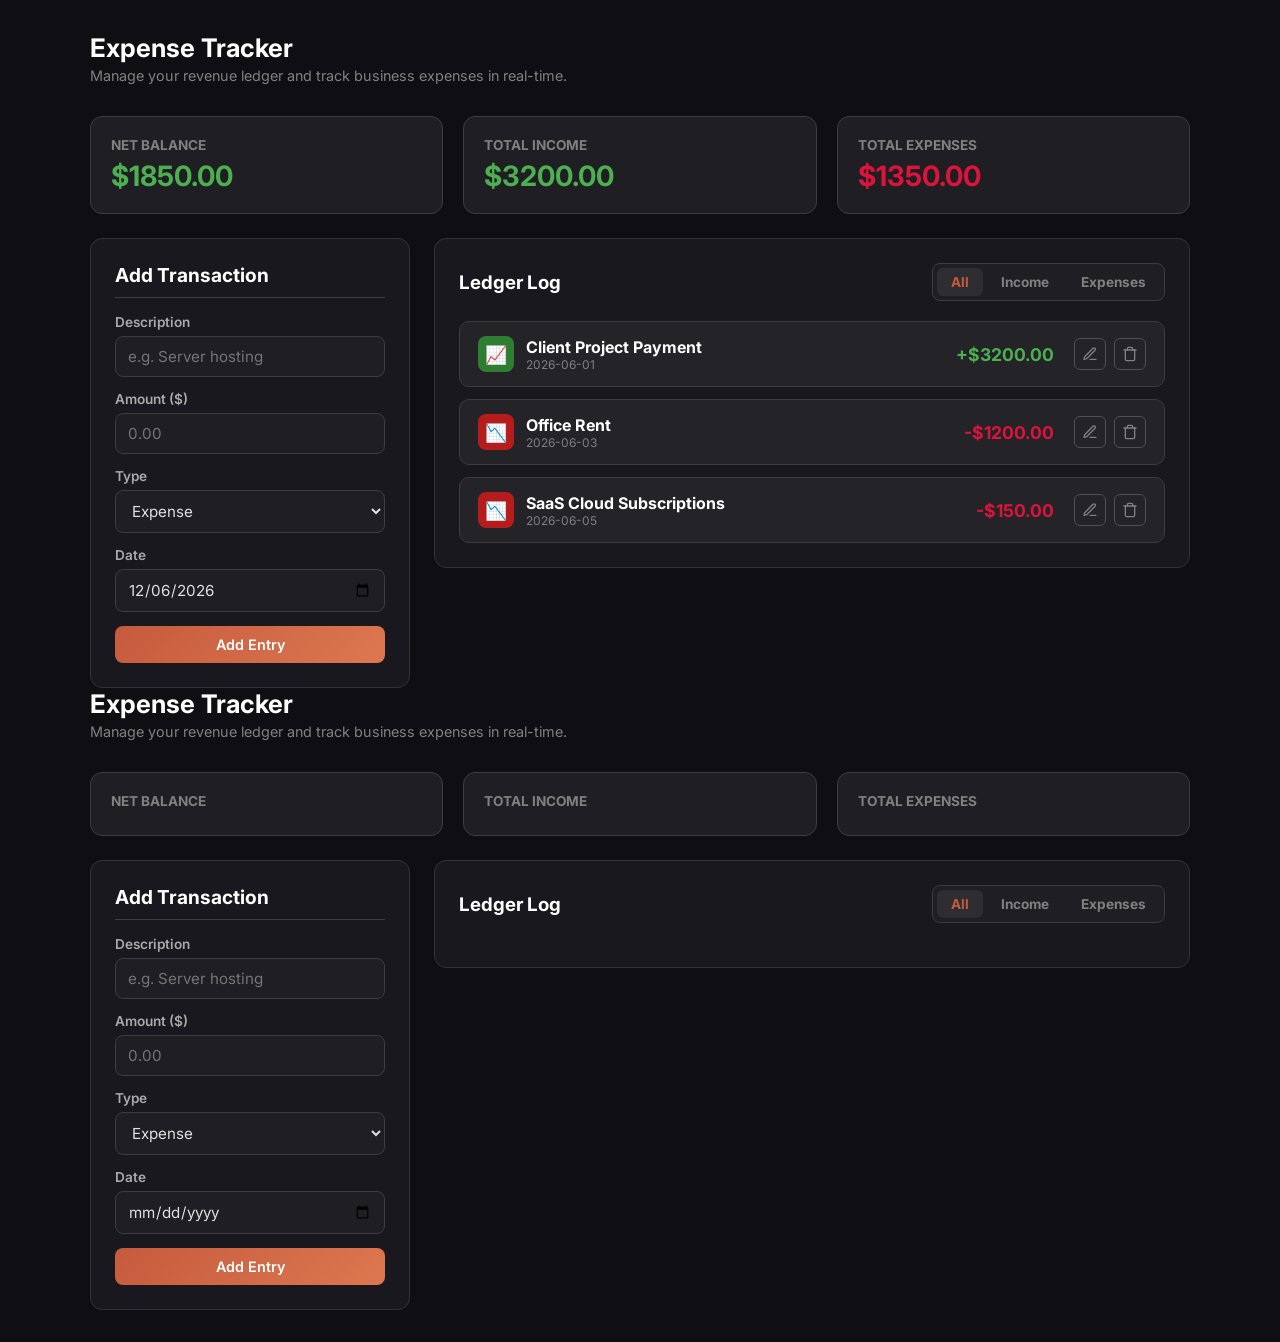
==== expense_tracker.html @ c78daea1 "feat: complete expense tracker with full logic and styling" ====
<!DOCTYPE html>
<html lang="en">
<head>
  <meta charset="UTF-8">
  <meta name="viewport" content="width=device-width, initial-scale=1.0">
  <title>Expense Tracker - Vijay</title>
  <meta name="description" content="Manage your revenue ledger and track business expenses in real-time.">
  <link href="https://fonts.googleapis.com/css2?family=Inter:wght@400;600;700&display=swap" rel="stylesheet">
  <link rel="stylesheet" href="expense_tracker.css">
</head>
<body>
  <div class="expense-container">
    <div class="view-header">
      <h2 class="view-title">Expense Tracker</h2>
      <p class="view-desc">Manage your revenue ledger and track business expenses in real-time.</p>
    </div>

    <div class="expense-summary-row">
      <div class="summary-card">
        <span class="summary-label">Net Balance</span>
        <span id="exp-total-balance" class="summary-val"></span>
      </div>
      <div class="summary-card">
        <span class="summary-label">Total Income</span>
        <span id="exp-total-income" class="summary-val positive"></span>
      </div>
      <div class="summary-card">
        <span class="summary-label">Total Expenses</span>
        <span id="exp-total-expense" class="summary-val negative"></span>
      </div>
    </div>

    <div class="expense-workspace">
      <div class="expense-form-card card">
        <h3 id="form-heading" class="expense-form-title">Add Transaction</h3>
        <form id="expense-form" novalidate>
          <div class="form-group">
            <label for="exp-desc" class="form-label">Description</label>
            <input type="text" id="exp-desc" class="form-input" placeholder="e.g. Server hosting">
            <span id="exp-error-desc" class="form-error">Description is required.</span>
          </div>
          <div class="form-group">
            <label for="exp-amount" class="form-label">Amount ($)</label>
            <input type="number" id="exp-amount" class="form-input" placeholder="0.00" step="0.01">
            <span id="exp-error-amount" class="form-error">Provide a valid amount (> 0).</span>
          </div>
          <div class="form-group">
            <label for="exp-type" class="form-label">Type</label>
            <select id="exp-type" class="form-select">
              <option value="expense">Expense</option>
              <option value="income">Income</option>
            </select>
          </div>
          <div class="form-group">
            <label for="exp-date" class="form-label">Date</label>
            <input type="date" id="exp-date" class="form-input">
            <span id="exp-error-date" class="form-error">Select a valid date.</span>
          </div>
          <div style="display: flex; gap: 8px;">
            <button type="submit" id="exp-submit-btn" class="btn btn-primary" style="flex: 1;">Add Entry</button>
            <button type="button" id="exp-cancel-btn" class="btn btn-secondary" style="display: none;">Cancel</button>
          </div>
        </form>
      </div>

      <div class="ledger-card card">
        <div class="ledger-header">
          <h3>Ledger Log</h3>
          <div class="filter-tabs" id="ledger-filters">
            <button class="filter-tab active" data-filter="all">All</button>
            <button class="filter-tab" data-filter="income">Income</button>
            <button class="filter-tab" data-filter="expense">Expenses</button>
          </div>
        </div>
        <div class="ledger-list" id="ledger-items"></div>
      </div>
    </div>
  </div>


  <!-- JAVASCRIPT CODE -->
  <script>
    let entries = [];
    let activeFilter = "all";
    let editId = null;

    let editSvg = '<svg xmlns="http://www.w3.org/2000/svg" width="16" height="16" fill="none" stroke="currentColor" stroke-width="2" stroke-linecap="round" stroke-linejoin="round" viewBox="0 0 24 24"><path d="M12 20h9M16.5 3.5a2.121 2.121 0 0 1 3 3L7 19l-4 1 1-4L16.5 3.5z"></path></svg>';
    let deleteSvg = '<svg xmlns="http://www.w3.org/2000/svg" width="16" height="16" fill="none" stroke="currentColor" stroke-width="2" stroke-linecap="round" stroke-linejoin="round" viewBox="0 0 24 24"><polyline points="3 6 5 6 21 6"></polyline><path d="M19 6v14a2 2 0 0 1-2 2H7a2 2 0 0 1-2-2V6m3 0V4a2 2 0 0 1 2-2h4a2 2 0 0 1 2 2v2"></path></svg>';

    // Initialize the app when DOM is ready
    document.addEventListener("DOMContentLoaded", function() {
      loadFromStorage();
      calculateTotals();
      showEntries();
      setupForm();
      setupFilters();
      setupDefaultDate();
    });

    function saveToStorage() {
      let json = JSON.stringify(entries);
      localStorage.setItem("stackone_expenses", json);
    }

    function loadFromStorage() {
      let saved = localStorage.getItem("stackone_expenses");
      if (saved !== null) {
        entries = JSON.parse(saved);
      } else {
        loadMockData();
      }
    }

    function loadMockData() {
      entries = [
        { id: 1, description: "Client Project Payment", amount: 3200, type: "income", date: "2026-06-01" },
        { id: 2, description: "Office Rent", amount: 1200, type: "expense", date: "2026-06-03" },
        { id: 3, description: "SaaS Cloud Subscriptions", amount: 150, type: "expense", date: "2026-06-05" }
      ];
      saveToStorage();
    }

    function calculateTotals() {
      let totalIncome = 0;
      let totalExpense = 0;
      entries.forEach(function(entry) {
        let val = parseFloat(entry.amount);
        if (entry.type === "income") {
          totalIncome = totalIncome + val;
        } else {
          totalExpense = totalExpense + val;
        }
      });
      updateTotalsDisplay(totalIncome, totalExpense);
    }

    function updateTotalsDisplay(totalIncome, totalExpense) {
      let balance = totalIncome - totalExpense;
      let balanceEl = document.querySelector("#exp-total-balance");
      setText(balanceEl, "$" + balance.toFixed(2));
      if (balanceEl !== null) {
        updateBalanceClass(balanceEl, balance);
      }
      setText(document.querySelector("#exp-total-income"), "$" + totalIncome.toFixed(2));
      setText(document.querySelector("#exp-total-expense"), "$" + totalExpense.toFixed(2));
    }

    function setText(element, value) {
      if (element !== null) {
        element.innerText = value;
      }
    }

    function updateBalanceClass(balanceEl, balance) {
      if (balance > 0) {
        balanceEl.className = "summary-val positive";
      } else if (balance < 0) {
        balanceEl.className = "summary-val negative";
      } else {
        balanceEl.className = "summary-val neutral";
      }
    }

    function showEntries() {
      let list = document.querySelector("#ledger-items");
      if (list === null) return;
      let filtered = getFiltered();
      if (filtered.length === 0) {
        list.innerHTML = '<div class="empty-state"><div class="empty-state-icon">💰</div><p>No transactions found.</p></div>';
        return;
      }
      list.innerHTML = "";
      let form = document.querySelector("#expense-form");
      filtered.forEach(function(entry) {
        list.appendChild(createEntryElement(entry, form));
      });
    }

    function getFiltered() {
      let filtered = [];
      entries.forEach(function(entry) {
        if (activeFilter === "all" || entry.type === activeFilter) {
          filtered.push(entry);
        }
      });
      return filtered;
    }

    function createEntryElement(entry, form) {
      let item = document.createElement("div");
      item.className = "ledger-item";
      item.appendChild(createEntryLeft(entry));
      item.appendChild(createEntryRight(entry, form));
      return item;
    }

    function createEntryLeft(entry) {
      let left = document.createElement("div");
      left.className = "ledger-item-left";
      let icon = document.createElement("div");
      icon.className = "ledger-item-icon " + entry.type;
      icon.innerText = entry.type === "income" ? "📈" : "📉";
      let info = document.createElement("div");
      info.className = "ledger-item-info";
      info.innerHTML = '<span class="ledger-item-desc">' + entry.description + '</span><span class="ledger-item-date">' + entry.date + '</span>';
      left.appendChild(icon);
      left.appendChild(info);
      return left;
    }

    function createEntryRight(entry, form) {
      let right = document.createElement("div");
      right.className = "ledger-item-right";
      let amount = document.createElement("span");
      amount.className = "ledger-item-amount " + entry.type;
      let sign = entry.type === "expense" ? "-" : "+";
      amount.innerText = sign + "$" + parseFloat(entry.amount).toFixed(2);
      let actions = createEntryActions(entry, form);
      right.appendChild(amount);
      right.appendChild(actions);
      return right;
    }

    function createEntryActions(entry, form) {
      let actions = document.createElement("div");
      actions.className = "ledger-item-actions";
      let editBtn = createBtn("edit", editSvg, function() {
        editEntry(entry.id);
      });
      let deleteBtn = createBtn("delete", deleteSvg, function() {
        deleteEntry(entry.id, form);
      });
      actions.appendChild(editBtn);
      actions.appendChild(deleteBtn);
      return actions;
    }

    function createBtn(className, svgHtml, clickHandler) {
      let btn = document.createElement("button");
      btn.className = "btn-icon " + className;
      btn.innerHTML = svgHtml;
      btn.addEventListener("click", clickHandler);
      return btn;
    }

    function setupForm() {
      let form = document.querySelector("#expense-form");
      let cancelBtn = document.querySelector("#exp-cancel-btn");
      form.addEventListener("submit", function(event) {
        event.preventDefault();
        handleSubmit(form);
      });
      cancelBtn.addEventListener("click", function() {
        resetForm(form);
      });
    }

    function handleSubmit(form) {
      clearErrors();
      if (isValid() === false) return;
      saveEntry();
      saveToStorage();
      calculateTotals();
      showEntries();
      resetForm(form);
    }

    function isValid() {
      let isDescValid = validateDesc();
      let isAmtValid = validateAmt();
      let isDateValid = validateDate();
      return isDescValid && isAmtValid && isDateValid;
    }

    function clearErrors() {
      let desc = document.querySelector("#exp-desc");
      let amt = document.querySelector("#exp-amount");
      let date = document.querySelector("#exp-date");
      desc.classList.remove("input-invalid");
      amt.classList.remove("input-invalid");
      date.classList.remove("input-invalid");
      document.querySelector("#exp-error-desc").style.display = "none";
      document.querySelector("#exp-error-amount").style.display = "none";
      document.querySelector("#exp-error-date").style.display = "none";
    }

    function validateDesc() {
      let desc = document.querySelector("#exp-desc");
      if (desc.value.trim() === "") {
        desc.classList.add("input-invalid");
        document.querySelector("#exp-error-desc").style.display = "block";
        return false;
      }
      return true;
    }

    function validateAmt() {
      let amt = document.querySelector("#exp-amount");
      let val = parseFloat(amt.value);
      if (isNaN(val) || val <= 0) {
        amt.classList.add("input-invalid");
        document.querySelector("#exp-error-amount").style.display = "block";
        return false;
      }
      return true;
    }

    function validateDate() {
      let date = document.querySelector("#exp-date");
      if (date.value === "") {
        date.classList.add("input-invalid");
        document.querySelector("#exp-error-date").style.display = "block";
        return false;
      }
      return true;
    }

    function saveEntry() {
      let desc = document.querySelector("#exp-desc").value.trim();
      let amt = parseFloat(document.querySelector("#exp-amount").value);
      let type = document.querySelector("#exp-type").value;
      let date = document.querySelector("#exp-date").value;
      if (editId !== null) {
        updateEntry(desc, amt, type, date);
      } else {
        entries.push({ id: Date.now(), description: desc, amount: amt, type: type, date: date });
      }
    }

    function updateEntry(desc, amt, type, date) {
      entries.forEach(function(entry) {
        if (entry.id === editId) {
          entry.description = desc;
          entry.amount = amt;
          entry.type = type;
          entry.date = date;
        }
      });
    }

    function editEntry(id) {
      editId = id;
      let found = null;
      entries.forEach(function(entry) {
        if (entry.id === id) found = entry;
      });
      if (found !== null) {
        populateForm(found);
      }
    }

    function populateForm(entry) {
      document.querySelector("#exp-desc").value = entry.description;
      document.querySelector("#exp-amount").value = entry.amount;
      document.querySelector("#exp-type").value = entry.type;
      document.querySelector("#exp-date").value = entry.date;
      document.querySelector("#exp-submit-btn").innerText = "Save Changes";
      document.querySelector("#exp-cancel-btn").style.display = "block";
      document.querySelector("#form-heading").innerText = "Edit Transaction";
    }

    function deleteEntry(id, form) {
      let updated = [];
      entries.forEach(function(entry) {
        if (entry.id !== id) updated.push(entry);
      });
      entries = updated;
      if (editId === id) resetForm(form);
      saveToStorage();
      calculateTotals();
      showEntries();
    }

    function resetForm(form) {
      form.reset();
      editId = null;
      document.querySelector("#exp-submit-btn").innerText = "Add Entry";
      document.querySelector("#exp-cancel-btn").style.display = "none";
      document.querySelector("#form-heading").innerText = "Add Transaction";
      setupDefaultDate();
    }

    function setupDefaultDate() {
      let dateInput = document.querySelector("#exp-date");
      if (dateInput !== null) {
        let today = new Date();
        let year = today.getFullYear();
        let month = today.getMonth() + 1;
        let day = today.getDate();
        if (month < 10) month = "0" + month;
        if (day < 10) day = "0" + day;
        dateInput.value = year + "-" + month + "-" + day;
      }
    }

    function setupFilters() {
      let filters = document.querySelector("#ledger-filters");
      if (filters === null) return;
      let tabs = filters.querySelectorAll(".filter-tab");
      tabs.forEach(function(tab) {
        tab.addEventListener("click", function() {
          activeFilter = tab.getAttribute("data-filter");
          clearTabs(filters);
          tab.classList.add("active");
          showEntries();
        });
      });
    }

    function clearTabs(filters) {
      let tabs = filters.querySelectorAll(".filter-tab");
      tabs.forEach(function(tab) {
        tab.classList.remove("active");
      });
    }
  </script>
</body>
</html>
  <!-- EXPENSE TRACKER HTML (Vijay) -->

  <div class="expense-container">
    <div class="view-header">
      <h2 class="view-title">Expense Tracker</h2>
      <p class="view-desc">Manage your revenue ledger and track business expenses in real-time.</p>
    </div>

    <div class="expense-summary-row">
      <div class="summary-card">
        <span class="summary-label">Net Balance</span>
        <span id="exp-total-balance" class="summary-val"></span>
      </div>
      <div class="summary-card">
        <span class="summary-label">Total Income</span>
        <span id="exp-total-income" class="summary-val positive"></span>
      </div>
      <div class="summary-card">
        <span class="summary-label">Total Expenses</span>
        <span id="exp-total-expense" class="summary-val negative"></span>
      </div>
    </div>

    <div class="expense-workspace">
      <div class="expense-form-card card">
        <h3 id="form-heading" class="expense-form-title">Add Transaction</h3>
        <form id="expense-form" novalidate>
          <div class="form-group">
            <label for="exp-desc" class="form-label">Description</label>
            <input type="text" id="exp-desc" class="form-input" placeholder="e.g. Server hosting">
            <span id="exp-error-desc" class="form-error">Description is required.</span>
          </div>
          <div class="form-group">
            <label for="exp-amount" class="form-label">Amount ($)</label>
            <input type="number" id="exp-amount" class="form-input" placeholder="0.00" step="0.01">
            <span id="exp-error-amount" class="form-error">Provide a valid amount (> 0).</span>
          </div>
          <div class="form-group">
            <label for="exp-type" class="form-label">Type</label>
            <select id="exp-type" class="form-select">
              <option value="expense">Expense</option>
              <option value="income">Income</option>
            </select>
          </div>
          <div class="form-group">
            <label for="exp-date" class="form-label">Date</label>
            <input type="date" id="exp-date" class="form-input">
            <span id="exp-error-date" class="form-error">Select a valid date.</span>
          </div>
          <div style="display: flex; gap: 8px;">
            <button type="submit" id="exp-submit-btn" class="btn btn-primary" style="flex: 1;">Add Entry</button>
            <button type="button" id="exp-cancel-btn" class="btn btn-secondary" style="display: none;">Cancel</button>
          </div>
        </form>
      </div>

      <div class="ledger-card card">
        <div class="ledger-header">
          <h3>Ledger Log</h3>
          <div class="filter-tabs" id="ledger-filters">
            <button class="filter-tab active" data-filter="all">All</button>
            <button class="filter-tab" data-filter="income">Income</button>
            <button class="filter-tab" data-filter="expense">Expenses</button>
          </div>
        </div>
        <div class="ledger-list" id="ledger-items"></div>
      </div>
    </div>
  </div>


  <script src="expense_tracker.js"></script>
</body>
</html>
---- expense_tracker.css ----
/* ===== RESET & BASE ===== */
    *, *::before, *::after { box-sizing: border-box; margin: 0; padding: 0; }

    body {
      font-family: 'Inter', sans-serif;
      background-color: #0f0f13;
      color: #e0e0e0;
      min-height: 100vh;
      padding: 32px 24px;
    }

    /* ===== CARD BASE ===== */
    .card {
      background-color: rgb(24, 24, 30);
      border: 1px solid rgb(50, 50, 55);
      border-radius: 12px;
    }

    /* ===== FORM STYLES ===== */
    .form-group { margin-bottom: 14px; }
    .form-label {
      display: block;
      font-size: 0.85rem;
      font-weight: 600;
      color: #aaa;
      margin-bottom: 6px;
    }
    .form-input, .form-select {
      width: 100%;
      padding: 10px 12px;
      border: 1px solid rgb(60, 60, 65);
      border-radius: 8px;
      background-color: rgb(30, 30, 35);
      color: #e0e0e0;
      font-size: 0.95rem;
      font-family: inherit;
      outline: none;
      transition: border-color 0.2s;
    }
    .form-input:focus, .form-select:focus {
      border-color: rgb(198, 90, 61);
    }
    .form-input.input-invalid {
      border-color: crimson;
    }
    .form-error {
      display: none;
      color: crimson;
      font-size: 0.78rem;
      margin-top: 4px;
    }

    /* ===== BUTTONS ===== */
    .btn {
      padding: 10px 20px;
      border: none;
      border-radius: 8px;
      font-size: 0.9rem;
      font-weight: 600;
      cursor: pointer;
      font-family: inherit;
      transition: opacity 0.2s, transform 0.1s;
    }
    .btn:active { transform: scale(0.97); }
    .btn-primary {
      background: linear-gradient(135deg, rgb(198, 90, 61), rgb(220, 120, 80));
      color: white;
    }
    .btn-primary:hover { opacity: 0.9; }
    .btn-secondary {
      background-color: rgb(50, 50, 55);
      color: #ccc;
    }
    .btn-secondary:hover { background-color: rgb(65, 65, 70); }

    /* ===== EMPTY STATE ===== */
    .empty-state {
      text-align: center;
      padding: 40px 20px;
      color: gray;
    }
    .empty-state-icon { font-size: 2.5rem; margin-bottom: 10px; }

    /* ===== VIEW HEADER ===== */
    .view-header { margin-bottom: 8px; }
    .view-title { font-size: 1.6rem; font-weight: 700; color: #fff; }
    .view-desc { font-size: 0.9rem; color: gray; margin-top: 4px; }


    /* ===== EXPENSE TRACKER CSS ===== */

    .expense-container {
      display: flex;
      flex-direction: column;
      gap: 24px;
      max-width: 1100px;
      margin: 0 auto;
    }
    .expense-summary-row {
      display: flex;
      flex-wrap: wrap;
      gap: 20px;
    }
    .summary-card {
      border: 1px solid rgb(60, 60, 65);
      border-radius: 12px;
      padding: 20px;
      display: flex;
      flex-direction: column;
      gap: 6px;
      flex: 1;
      min-width: 200px;
      background-color: rgb(30, 30, 35);
      transition: border-color 0.2s;
    }
    .summary-card:hover { border-color: rgb(198, 90, 61); }
    .summary-label {
      font-size: 0.85rem;
      font-weight: bold;
      color: gray;
      text-transform: uppercase;
    }
    .summary-val { font-size: 1.75rem; font-weight: bold; }
    .summary-val.positive { color: #4caf50; }
    .summary-val.negative { color: crimson; }
    .summary-val.neutral { color: white; }

    .expense-workspace {
      display: flex;
      gap: 24px;
      align-items: flex-start;
    }
    .expense-form-card { padding: 24px; width: 320px; min-width: 320px; }
    .expense-form-title {
      font-size: 1.2rem;
      margin-bottom: 16px;
      border-bottom: 1px solid rgb(60, 60, 65);
      padding-bottom: 10px;
      color: #fff;
    }

    .ledger-card { padding: 24px; flex: 1; }
    .ledger-header {
      display: flex;
      justify-content: space-between;
      align-items: center;
      margin-bottom: 20px;
      flex-wrap: wrap;
      gap: 12px;
    }
    .ledger-header h3 { color: #fff; }
    .filter-tabs {
      display: flex;
      border: 1px solid rgb(60, 60, 65);
      border-radius: 8px;
      padding: 4px;
      gap: 4px;
      background-color: rgb(30, 30, 35);
    }
    .filter-tab {
      background: none;
      border: none;
      padding: 6px 14px;
      font-size: 0.85rem;
      font-weight: bold;
      color: gray;
      border-radius: 6px;
      cursor: pointer;
      font-family: inherit;
      transition: all 0.2s;
    }
    .filter-tab:hover { color: rgb(198, 90, 61); }
    .filter-tab.active { background-color: rgb(45, 45, 50); color: rgb(198, 90, 61); }

    .ledger-list { display: flex; flex-direction: column; gap: 12px; }
    .ledger-item {
      display: flex;
      align-items: center;
      justify-content: space-between;
      padding: 14px 18px;
      border: 1px solid rgb(60, 60, 65);
      border-radius: 10px;
      background-color: rgb(35, 35, 40);
      transition: border-color 0.2s;
    }
    .ledger-item:hover { border-color: rgb(198, 90, 61); }
    .ledger-item-left { display: flex; align-items: center; gap: 12px; }
    .ledger-item-icon {
      width: 36px;
      height: 36px;
      border-radius: 8px;
      display: flex;
      align-items: center;
      justify-content: center;
      font-size: 1.1rem;
    }
    .ledger-item-icon.income { background-color: #2e7d32; color: white; }
    .ledger-item-icon.expense { background-color: #b71c1c; color: white; }
    .ledger-item-info { display: flex; flex-direction: column; }
    .ledger-item-desc { font-weight: bold; color: white; }
    .ledger-item-date { font-size: 0.75rem; color: gray; }
    .ledger-item-right { display: flex; align-items: center; gap: 20px; }
    .ledger-item-amount { font-weight: bold; font-size: 1.1rem; }
    .ledger-item-amount.income { color: #4caf50; }
    .ledger-item-amount.expense { color: crimson; }
    .ledger-item-actions { display: flex; gap: 8px; }
    .btn-icon {
      background: none;
      border: 1px solid rgb(80, 80, 80);
      color: gray;
      width: 32px;
      height: 32px;
      border-radius: 6px;
      cursor: pointer;
      display: flex;
      align-items: center;
      justify-content: center;
      transition: all 0.2s;
    }
    .btn-icon:hover { border-color: rgb(198, 90, 61); color: rgb(198, 90, 61); }
    .btn-icon.delete:hover { border-color: crimson; color: crimson; }

    @media (max-width: 900px) {
      .expense-workspace { flex-direction: column; }
      .expense-form-card { width: 100%; min-width: auto; }
    }
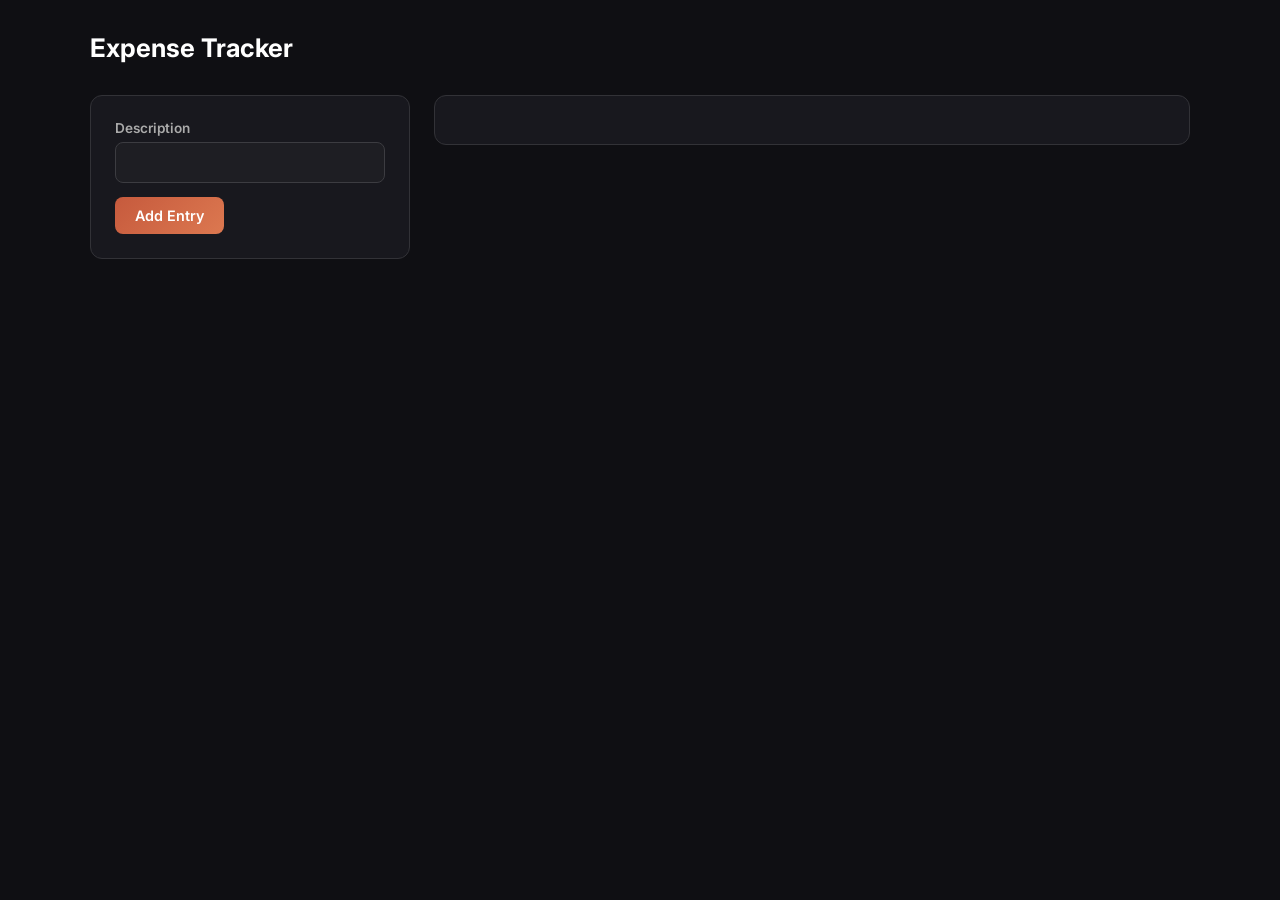
==== commit 6838456c: "chore: link JS file to HTML" ====
--- a/expense_tracker.html
+++ b/expense_tracker.html
@@ -12,481 +12,12 @@
   <div class="expense-container">
     <div class="view-header">
       <h2 class="view-title">Expense Tracker</h2>
-      <p class="view-desc">Manage your revenue ledger and track business expenses in real-time.</p>
     </div>
-
-    <div class="expense-summary-row">
-      <div class="summary-card">
-        <span class="summary-label">Net Balance</span>
-        <span id="exp-total-balance" class="summary-val"></span>
-      </div>
-      <div class="summary-card">
-        <span class="summary-label">Total Income</span>
-        <span id="exp-total-income" class="summary-val positive"></span>
-      </div>
-      <div class="summary-card">
-        <span class="summary-label">Total Expenses</span>
-        <span id="exp-total-expense" class="summary-val negative"></span>
-      </div>
-    </div>
-
     <div class="expense-workspace">
-      <div class="expense-form-card card">
-        <h3 id="form-heading" class="expense-form-title">Add Transaction</h3>
-        <form id="expense-form" novalidate>
-          <div class="form-group">
-            <label for="exp-desc" class="form-label">Description</label>
-            <input type="text" id="exp-desc" class="form-input" placeholder="e.g. Server hosting">
-            <span id="exp-error-desc" class="form-error">Description is required.</span>
-          </div>
-          <div class="form-group">
-            <label for="exp-amount" class="form-label">Amount ($)</label>
-            <input type="number" id="exp-amount" class="form-input" placeholder="0.00" step="0.01">
-            <span id="exp-error-amount" class="form-error">Provide a valid amount (> 0).</span>
-          </div>
-          <div class="form-group">
-            <label for="exp-type" class="form-label">Type</label>
-            <select id="exp-type" class="form-select">
-              <option value="expense">Expense</option>
-              <option value="income">Income</option>
-            </select>
-          </div>
-          <div class="form-group">
-            <label for="exp-date" class="form-label">Date</label>
-            <input type="date" id="exp-date" class="form-input">
-            <span id="exp-error-date" class="form-error">Select a valid date.</span>
-          </div>
-          <div style="display: flex; gap: 8px;">
-            <button type="submit" id="exp-submit-btn" class="btn btn-primary" style="flex: 1;">Add Entry</button>
-            <button type="button" id="exp-cancel-btn" class="btn btn-secondary" style="display: none;">Cancel</button>
-          </div>
-        </form>
-      </div>
-
-      <div class="ledger-card card">
-        <div class="ledger-header">
-          <h3>Ledger Log</h3>
-          <div class="filter-tabs" id="ledger-filters">
-            <button class="filter-tab active" data-filter="all">All</button>
-            <button class="filter-tab" data-filter="income">Income</button>
-            <button class="filter-tab" data-filter="expense">Expenses</button>
-          </div>
-        </div>
-        <div class="ledger-list" id="ledger-items"></div>
-      </div>
+      <div class="expense-form-card card"><form id="expense-form"><div class="form-group"><label class="form-label">Description</label><input type="text" id="exp-desc" class="form-input"></div><button type="submit" id="exp-submit-btn" class="btn btn-primary">Add Entry</button></form></div>
+      <div class="ledger-card card"></div>
     </div>
   </div>
-
-
-  <!-- JAVASCRIPT CODE -->
-  <script>
-    let entries = [];
-    let activeFilter = "all";
-    let editId = null;
-
-    let editSvg = '<svg xmlns="http://www.w3.org/2000/svg" width="16" height="16" fill="none" stroke="currentColor" stroke-width="2" stroke-linecap="round" stroke-linejoin="round" viewBox="0 0 24 24"><path d="M12 20h9M16.5 3.5a2.121 2.121 0 0 1 3 3L7 19l-4 1 1-4L16.5 3.5z"></path></svg>';
-    let deleteSvg = '<svg xmlns="http://www.w3.org/2000/svg" width="16" height="16" fill="none" stroke="currentColor" stroke-width="2" stroke-linecap="round" stroke-linejoin="round" viewBox="0 0 24 24"><polyline points="3 6 5 6 21 6"></polyline><path d="M19 6v14a2 2 0 0 1-2 2H7a2 2 0 0 1-2-2V6m3 0V4a2 2 0 0 1 2-2h4a2 2 0 0 1 2 2v2"></path></svg>';
-
-    // Initialize the app when DOM is ready
-    document.addEventListener("DOMContentLoaded", function() {
-      loadFromStorage();
-      calculateTotals();
-      showEntries();
-      setupForm();
-      setupFilters();
-      setupDefaultDate();
-    });
-
-    function saveToStorage() {
-      let json = JSON.stringify(entries);
-      localStorage.setItem("stackone_expenses", json);
-    }
-
-    function loadFromStorage() {
-      let saved = localStorage.getItem("stackone_expenses");
-      if (saved !== null) {
-        entries = JSON.parse(saved);
-      } else {
-        loadMockData();
-      }
-    }
-
-    function loadMockData() {
-      entries = [
-        { id: 1, description: "Client Project Payment", amount: 3200, type: "income", date: "2026-06-01" },
-        { id: 2, description: "Office Rent", amount: 1200, type: "expense", date: "2026-06-03" },
-        { id: 3, description: "SaaS Cloud Subscriptions", amount: 150, type: "expense", date: "2026-06-05" }
-      ];
-      saveToStorage();
-    }
-
-    function calculateTotals() {
-      let totalIncome = 0;
-      let totalExpense = 0;
-      entries.forEach(function(entry) {
-        let val = parseFloat(entry.amount);
-        if (entry.type === "income") {
-          totalIncome = totalIncome + val;
-        } else {
-          totalExpense = totalExpense + val;
-        }
-      });
-      updateTotalsDisplay(totalIncome, totalExpense);
-    }
-
-    function updateTotalsDisplay(totalIncome, totalExpense) {
-      let balance = totalIncome - totalExpense;
-      let balanceEl = document.querySelector("#exp-total-balance");
-      setText(balanceEl, "$" + balance.toFixed(2));
-      if (balanceEl !== null) {
-        updateBalanceClass(balanceEl, balance);
-      }
-      setText(document.querySelector("#exp-total-income"), "$" + totalIncome.toFixed(2));
-      setText(document.querySelector("#exp-total-expense"), "$" + totalExpense.toFixed(2));
-    }
-
-    function setText(element, value) {
-      if (element !== null) {
-        element.innerText = value;
-      }
-    }
-
-    function updateBalanceClass(balanceEl, balance) {
-      if (balance > 0) {
-        balanceEl.className = "summary-val positive";
-      } else if (balance < 0) {
-        balanceEl.className = "summary-val negative";
-      } else {
-        balanceEl.className = "summary-val neutral";
-      }
-    }
-
-    function showEntries() {
-      let list = document.querySelector("#ledger-items");
-      if (list === null) return;
-      let filtered = getFiltered();
-      if (filtered.length === 0) {
-        list.innerHTML = '<div class="empty-state"><div class="empty-state-icon">💰</div><p>No transactions found.</p></div>';
-        return;
-      }
-      list.innerHTML = "";
-      let form = document.querySelector("#expense-form");
-      filtered.forEach(function(entry) {
-        list.appendChild(createEntryElement(entry, form));
-      });
-    }
-
-    function getFiltered() {
-      let filtered = [];
-      entries.forEach(function(entry) {
-        if (activeFilter === "all" || entry.type === activeFilter) {
-          filtered.push(entry);
-        }
-      });
-      return filtered;
-    }
-
-    function createEntryElement(entry, form) {
-      let item = document.createElement("div");
-      item.className = "ledger-item";
-      item.appendChild(createEntryLeft(entry));
-      item.appendChild(createEntryRight(entry, form));
-      return item;
-    }
-
-    function createEntryLeft(entry) {
-      let left = document.createElement("div");
-      left.className = "ledger-item-left";
-      let icon = document.createElement("div");
-      icon.className = "ledger-item-icon " + entry.type;
-      icon.innerText = entry.type === "income" ? "📈" : "📉";
-      let info = document.createElement("div");
-      info.className = "ledger-item-info";
-      info.innerHTML = '<span class="ledger-item-desc">' + entry.description + '</span><span class="ledger-item-date">' + entry.date + '</span>';
-      left.appendChild(icon);
-      left.appendChild(info);
-      return left;
-    }
-
-    function createEntryRight(entry, form) {
-      let right = document.createElement("div");
-      right.className = "ledger-item-right";
-      let amount = document.createElement("span");
-      amount.className = "ledger-item-amount " + entry.type;
-      let sign = entry.type === "expense" ? "-" : "+";
-      amount.innerText = sign + "$" + parseFloat(entry.amount).toFixed(2);
-      let actions = createEntryActions(entry, form);
-      right.appendChild(amount);
-      right.appendChild(actions);
-      return right;
-    }
-
-    function createEntryActions(entry, form) {
-      let actions = document.createElement("div");
-      actions.className = "ledger-item-actions";
-      let editBtn = createBtn("edit", editSvg, function() {
-        editEntry(entry.id);
-      });
-      let deleteBtn = createBtn("delete", deleteSvg, function() {
-        deleteEntry(entry.id, form);
-      });
-      actions.appendChild(editBtn);
-      actions.appendChild(deleteBtn);
-      return actions;
-    }
-
-    function createBtn(className, svgHtml, clickHandler) {
-      let btn = document.createElement("button");
-      btn.className = "btn-icon " + className;
-      btn.innerHTML = svgHtml;
-      btn.addEventListener("click", clickHandler);
-      return btn;
-    }
-
-    function setupForm() {
-      let form = document.querySelector("#expense-form");
-      let cancelBtn = document.querySelector("#exp-cancel-btn");
-      form.addEventListener("submit", function(event) {
-        event.preventDefault();
-        handleSubmit(form);
-      });
-      cancelBtn.addEventListener("click", function() {
-        resetForm(form);
-      });
-    }
-
-    function handleSubmit(form) {
-      clearErrors();
-      if (isValid() === false) return;
-      saveEntry();
-      saveToStorage();
-      calculateTotals();
-      showEntries();
-      resetForm(form);
-    }
-
-    function isValid() {
-      let isDescValid = validateDesc();
-      let isAmtValid = validateAmt();
-      let isDateValid = validateDate();
-      return isDescValid && isAmtValid && isDateValid;
-    }
-
-    function clearErrors() {
-      let desc = document.querySelector("#exp-desc");
-      let amt = document.querySelector("#exp-amount");
-      let date = document.querySelector("#exp-date");
-      desc.classList.remove("input-invalid");
-      amt.classList.remove("input-invalid");
-      date.classList.remove("input-invalid");
-      document.querySelector("#exp-error-desc").style.display = "none";
-      document.querySelector("#exp-error-amount").style.display = "none";
-      document.querySelector("#exp-error-date").style.display = "none";
-    }
-
-    function validateDesc() {
-      let desc = document.querySelector("#exp-desc");
-      if (desc.value.trim() === "") {
-        desc.classList.add("input-invalid");
-        document.querySelector("#exp-error-desc").style.display = "block";
-        return false;
-      }
-      return true;
-    }
-
-    function validateAmt() {
-      let amt = document.querySelector("#exp-amount");
-      let val = parseFloat(amt.value);
-      if (isNaN(val) || val <= 0) {
-        amt.classList.add("input-invalid");
-        document.querySelector("#exp-error-amount").style.display = "block";
-        return false;
-      }
-      return true;
-    }
-
-    function validateDate() {
-      let date = document.querySelector("#exp-date");
-      if (date.value === "") {
-        date.classList.add("input-invalid");
-        document.querySelector("#exp-error-date").style.display = "block";
-        return false;
-      }
-      return true;
-    }
-
-    function saveEntry() {
-      let desc = document.querySelector("#exp-desc").value.trim();
-      let amt = parseFloat(document.querySelector("#exp-amount").value);
-      let type = document.querySelector("#exp-type").value;
-      let date = document.querySelector("#exp-date").value;
-      if (editId !== null) {
-        updateEntry(desc, amt, type, date);
-      } else {
-        entries.push({ id: Date.now(), description: desc, amount: amt, type: type, date: date });
-      }
-    }
-
-    function updateEntry(desc, amt, type, date) {
-      entries.forEach(function(entry) {
-        if (entry.id === editId) {
-          entry.description = desc;
-          entry.amount = amt;
-          entry.type = type;
-          entry.date = date;
-        }
-      });
-    }
-
-    function editEntry(id) {
-      editId = id;
-      let found = null;
-      entries.forEach(function(entry) {
-        if (entry.id === id) found = entry;
-      });
-      if (found !== null) {
-        populateForm(found);
-      }
-    }
-
-    function populateForm(entry) {
-      document.querySelector("#exp-desc").value = entry.description;
-      document.querySelector("#exp-amount").value = entry.amount;
-      document.querySelector("#exp-type").value = entry.type;
-      document.querySelector("#exp-date").value = entry.date;
-      document.querySelector("#exp-submit-btn").innerText = "Save Changes";
-      document.querySelector("#exp-cancel-btn").style.display = "block";
-      document.querySelector("#form-heading").innerText = "Edit Transaction";
-    }
-
-    function deleteEntry(id, form) {
-      let updated = [];
-      entries.forEach(function(entry) {
-        if (entry.id !== id) updated.push(entry);
-      });
-      entries = updated;
-      if (editId === id) resetForm(form);
-      saveToStorage();
-      calculateTotals();
-      showEntries();
-    }
-
-    function resetForm(form) {
-      form.reset();
-      editId = null;
-      document.querySelector("#exp-submit-btn").innerText = "Add Entry";
-      document.querySelector("#exp-cancel-btn").style.display = "none";
-      document.querySelector("#form-heading").innerText = "Add Transaction";
-      setupDefaultDate();
-    }
-
-    function setupDefaultDate() {
-      let dateInput = document.querySelector("#exp-date");
-      if (dateInput !== null) {
-        let today = new Date();
-        let year = today.getFullYear();
-        let month = today.getMonth() + 1;
-        let day = today.getDate();
-        if (month < 10) month = "0" + month;
-        if (day < 10) day = "0" + day;
-        dateInput.value = year + "-" + month + "-" + day;
-      }
-    }
-
-    function setupFilters() {
-      let filters = document.querySelector("#ledger-filters");
-      if (filters === null) return;
-      let tabs = filters.querySelectorAll(".filter-tab");
-      tabs.forEach(function(tab) {
-        tab.addEventListener("click", function() {
-          activeFilter = tab.getAttribute("data-filter");
-          clearTabs(filters);
-          tab.classList.add("active");
-          showEntries();
-        });
-      });
-    }
-
-    function clearTabs(filters) {
-      let tabs = filters.querySelectorAll(".filter-tab");
-      tabs.forEach(function(tab) {
-        tab.classList.remove("active");
-      });
-    }
-  </script>
-</body>
-</html>
-  <!-- EXPENSE TRACKER HTML (Vijay) -->
-
-  <div class="expense-container">
-    <div class="view-header">
-      <h2 class="view-title">Expense Tracker</h2>
-      <p class="view-desc">Manage your revenue ledger and track business expenses in real-time.</p>
-    </div>
-
-    <div class="expense-summary-row">
-      <div class="summary-card">
-        <span class="summary-label">Net Balance</span>
-        <span id="exp-total-balance" class="summary-val"></span>
-      </div>
-      <div class="summary-card">
-        <span class="summary-label">Total Income</span>
-        <span id="exp-total-income" class="summary-val positive"></span>
-      </div>
-      <div class="summary-card">
-        <span class="summary-label">Total Expenses</span>
-        <span id="exp-total-expense" class="summary-val negative"></span>
-      </div>
-    </div>
-
-    <div class="expense-workspace">
-      <div class="expense-form-card card">
-        <h3 id="form-heading" class="expense-form-title">Add Transaction</h3>
-        <form id="expense-form" novalidate>
-          <div class="form-group">
-            <label for="exp-desc" class="form-label">Description</label>
-            <input type="text" id="exp-desc" class="form-input" placeholder="e.g. Server hosting">
-            <span id="exp-error-desc" class="form-error">Description is required.</span>
-          </div>
-          <div class="form-group">
-            <label for="exp-amount" class="form-label">Amount ($)</label>
-            <input type="number" id="exp-amount" class="form-input" placeholder="0.00" step="0.01">
-            <span id="exp-error-amount" class="form-error">Provide a valid amount (> 0).</span>
-          </div>
-          <div class="form-group">
-            <label for="exp-type" class="form-label">Type</label>
-            <select id="exp-type" class="form-select">
-              <option value="expense">Expense</option>
-              <option value="income">Income</option>
-            </select>
-          </div>
-          <div class="form-group">
-            <label for="exp-date" class="form-label">Date</label>
-            <input type="date" id="exp-date" class="form-input">
-            <span id="exp-error-date" class="form-error">Select a valid date.</span>
-          </div>
-          <div style="display: flex; gap: 8px;">
-            <button type="submit" id="exp-submit-btn" class="btn btn-primary" style="flex: 1;">Add Entry</button>
-            <button type="button" id="exp-cancel-btn" class="btn btn-secondary" style="display: none;">Cancel</button>
-          </div>
-        </form>
-      </div>
-
-      <div class="ledger-card card">
-        <div class="ledger-header">
-          <h3>Ledger Log</h3>
-          <div class="filter-tabs" id="ledger-filters">
-            <button class="filter-tab active" data-filter="all">All</button>
-            <button class="filter-tab" data-filter="income">Income</button>
-            <button class="filter-tab" data-filter="expense">Expenses</button>
-          </div>
-        </div>
-        <div class="ledger-list" id="ledger-items"></div>
-      </div>
-    </div>
-  </div>
-
-
   <script src="expense_tracker.js"></script>
 </body>
 </html>
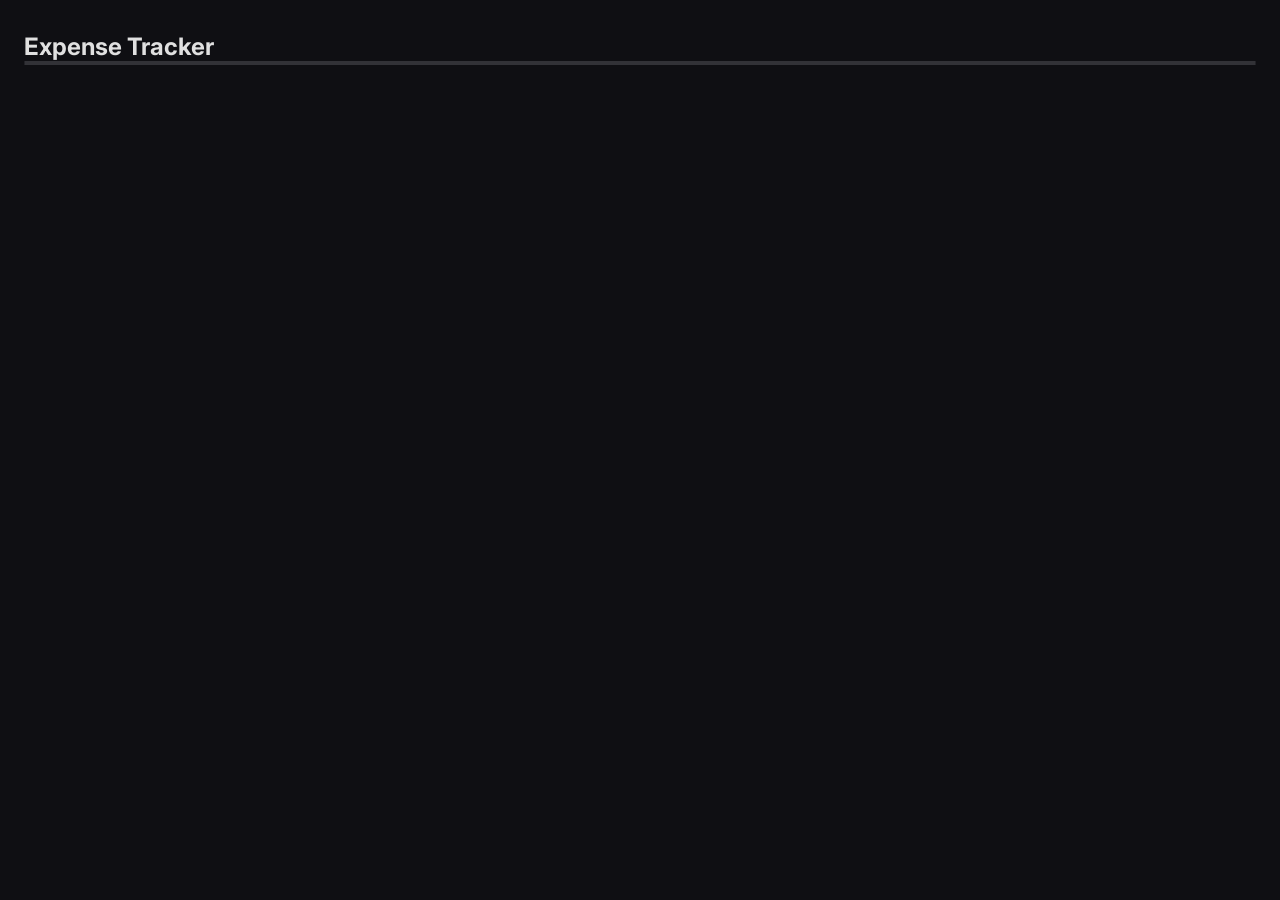
==== commit 040b376d: "feat: construct main layout containers" ====
--- a/expense_tracker.html
+++ b/expense_tracker.html
@@ -14,10 +14,9 @@
       <h2 class="view-title">Expense Tracker</h2>
     </div>
     <div class="expense-workspace">
-      <div class="expense-form-card card"><form id="expense-form"><div class="form-group"><label class="form-label">Description</label><input type="text" id="exp-desc" class="form-input"></div><button type="submit" id="exp-submit-btn" class="btn btn-primary">Add Entry</button></form></div>
+      <div class="expense-form-card card"></div>
       <div class="ledger-card card"></div>
     </div>
   </div>
-  <script src="expense_tracker.js"></script>
 </body>
 </html>
--- a/expense_tracker.css
+++ b/expense_tracker.css
@@ -1,226 +1,49 @@
-    /* ===== RESET & BASE ===== */
-    *, *::before, *::after { box-sizing: border-box; margin: 0; padding: 0; }
+/* ===== RESET & BASE ===== */
+*, *::before, *::after { box-sizing: border-box; margin: 0; padding: 0; }
 
-    body {
-      font-family: 'Inter', sans-serif;
-      background-color: #0f0f13;
-      color: #e0e0e0;
-      min-height: 100vh;
-      padding: 32px 24px;
-    }
+body {
+  font-family: 'Inter', sans-serif;
+  background-color: #0f0f13;
+  color: #e0e0e0;
+  min-height: 100vh;
+  padding: 32px 24px;
+}
 
-    /* ===== CARD BASE ===== */
-    .card {
-      background-color: rgb(24, 24, 30);
-      border: 1px solid rgb(50, 50, 55);
-      border-radius: 12px;
-    }
+/* ===== FORM STYLES ===== */
+.form-group { margin-bottom: 14px; }
+.form-label {
+  display: block;
+  font-size: 0.85rem;
+  font-weight: 600;
+  color: #aaa;
+  margin-bottom: 6px;
+}
+.form-input, .form-select {
+  width: 100%;
+  padding: 10px 12px;
+  border: 1px solid rgb(60, 60, 65);
+  border-radius: 8px;
+  background-color: rgb(30, 30, 35);
+  color: #e0e0e0;
+  font-size: 0.95rem;
+  font-family: inherit;
+  outline: none;
+  transition: border-color 0.2s;
+}
 
-    /* ===== FORM STYLES ===== */
-    .form-group { margin-bottom: 14px; }
-    .form-label {
-      display: block;
-      font-size: 0.85rem;
-      font-weight: 600;
-      color: #aaa;
-      margin-bottom: 6px;
-    }
-    .form-input, .form-select {
-      width: 100%;
-      padding: 10px 12px;
-      border: 1px solid rgb(60, 60, 65);
-      border-radius: 8px;
-      background-color: rgb(30, 30, 35);
-      color: #e0e0e0;
-      font-size: 0.95rem;
-      font-family: inherit;
-      outline: none;
-      transition: border-color 0.2s;
-    }
-    .form-input:focus, .form-select:focus {
-      border-color: rgb(198, 90, 61);
-    }
-    .form-input.input-invalid {
-      border-color: crimson;
-    }
-    .form-error {
-      display: none;
-      color: crimson;
-      font-size: 0.78rem;
-      margin-top: 4px;
-    }
-
-    /* ===== BUTTONS ===== */
-    .btn {
-      padding: 10px 20px;
-      border: none;
-      border-radius: 8px;
-      font-size: 0.9rem;
-      font-weight: 600;
-      cursor: pointer;
-      font-family: inherit;
-      transition: opacity 0.2s, transform 0.1s;
-    }
-    .btn:active { transform: scale(0.97); }
-    .btn-primary {
-      background: linear-gradient(135deg, rgb(198, 90, 61), rgb(220, 120, 80));
-      color: white;
-    }
-    .btn-primary:hover { opacity: 0.9; }
-    .btn-secondary {
-      background-color: rgb(50, 50, 55);
-      color: #ccc;
-    }
-    .btn-secondary:hover { background-color: rgb(65, 65, 70); }
-
-    /* ===== EMPTY STATE ===== */
-    .empty-state {
-      text-align: center;
-      padding: 40px 20px;
-      color: gray;
-    }
-    .empty-state-icon { font-size: 2.5rem; margin-bottom: 10px; }
-
-    /* ===== VIEW HEADER ===== */
-    .view-header { margin-bottom: 8px; }
-    .view-title { font-size: 1.6rem; font-weight: 700; color: #fff; }
-    .view-desc { font-size: 0.9rem; color: gray; margin-top: 4px; }
-
-
-    /* ===== EXPENSE TRACKER CSS ===== */
-
-    .expense-container {
-      display: flex;
-      flex-direction: column;
-      gap: 24px;
-      max-width: 1100px;
-      margin: 0 auto;
-    }
-    .expense-summary-row {
-      display: flex;
-      flex-wrap: wrap;
-      gap: 20px;
-    }
-    .summary-card {
-      border: 1px solid rgb(60, 60, 65);
-      border-radius: 12px;
-      padding: 20px;
-      display: flex;
-      flex-direction: column;
-      gap: 6px;
-      flex: 1;
-      min-width: 200px;
-      background-color: rgb(30, 30, 35);
-      transition: border-color 0.2s;
-    }
-    .summary-card:hover { border-color: rgb(198, 90, 61); }
-    .summary-label {
-      font-size: 0.85rem;
-      font-weight: bold;
-      color: gray;
-      text-transform: uppercase;
-    }
-    .summary-val { font-size: 1.75rem; font-weight: bold; }
-    .summary-val.positive { color: #4caf50; }
-    .summary-val.negative { color: crimson; }
-    .summary-val.neutral { color: white; }
-
-    .expense-workspace {
-      display: flex;
-      gap: 24px;
-      align-items: flex-start;
-    }
-    .expense-form-card { padding: 24px; width: 320px; min-width: 320px; }
-    .expense-form-title {
-      font-size: 1.2rem;
-      margin-bottom: 16px;
-      border-bottom: 1px solid rgb(60, 60, 65);
-      padding-bottom: 10px;
-      color: #fff;
-    }
-
-    .ledger-card { padding: 24px; flex: 1; }
-    .ledger-header {
-      display: flex;
-      justify-content: space-between;
-      align-items: center;
-      margin-bottom: 20px;
-      flex-wrap: wrap;
-      gap: 12px;
-    }
-    .ledger-header h3 { color: #fff; }
-    .filter-tabs {
-      display: flex;
-      border: 1px solid rgb(60, 60, 65);
-      border-radius: 8px;
-      padding: 4px;
-      gap: 4px;
-      background-color: rgb(30, 30, 35);
-    }
-    .filter-tab {
-      background: none;
-      border: none;
-      padding: 6px 14px;
-      font-size: 0.85rem;
-      font-weight: bold;
-      color: gray;
-      border-radius: 6px;
-      cursor: pointer;
-      font-family: inherit;
-      transition: all 0.2s;
-    }
-    .filter-tab:hover { color: rgb(198, 90, 61); }
-    .filter-tab.active { background-color: rgb(45, 45, 50); color: rgb(198, 90, 61); }
-
-    .ledger-list { display: flex; flex-direction: column; gap: 12px; }
-    .ledger-item {
-      display: flex;
-      align-items: center;
-      justify-content: space-between;
-      padding: 14px 18px;
-      border: 1px solid rgb(60, 60, 65);
-      border-radius: 10px;
-      background-color: rgb(35, 35, 40);
-      transition: border-color 0.2s;
-    }
-    .ledger-item:hover { border-color: rgb(198, 90, 61); }
-    .ledger-item-left { display: flex; align-items: center; gap: 12px; }
-    .ledger-item-icon {
-      width: 36px;
-      height: 36px;
-      border-radius: 8px;
-      display: flex;
-      align-items: center;
-      justify-content: center;
-      font-size: 1.1rem;
-    }
-    .ledger-item-icon.income { background-color: #2e7d32; color: white; }
-    .ledger-item-icon.expense { background-color: #b71c1c; color: white; }
-    .ledger-item-info { display: flex; flex-direction: column; }
-    .ledger-item-desc { font-weight: bold; color: white; }
-    .ledger-item-date { font-size: 0.75rem; color: gray; }
-    .ledger-item-right { display: flex; align-items: center; gap: 20px; }
-    .ledger-item-amount { font-weight: bold; font-size: 1.1rem; }
-    .ledger-item-amount.income { color: #4caf50; }
-    .ledger-item-amount.expense { color: crimson; }
-    .ledger-item-actions { display: flex; gap: 8px; }
-    .btn-icon {
-      background: none;
-      border: 1px solid rgb(80, 80, 80);
-      color: gray;
-      width: 32px;
-      height: 32px;
-      border-radius: 6px;
-      cursor: pointer;
-      display: flex;
-      align-items: center;
-      justify-content: center;
-      transition: all 0.2s;
-    }
-    .btn-icon:hover { border-color: rgb(198, 90, 61); color: rgb(198, 90, 61); }
-    .btn-icon.delete:hover { border-color: crimson; color: crimson; }
-
-    @media (max-width: 900px) {
-      .expense-workspace { flex-direction: column; }
-      .expense-form-card { width: 100%; min-width: auto; }
-    }
+.card {
+  background-color: rgb(24, 24, 30);
+  border: 1px solid rgb(50, 50, 55);
+  border-radius: 12px;
+}
+.btn {
+  padding: 10px 20px;
+  border: none;
+  border-radius: 8px;
+  font-size: 0.9rem;
+  font-weight: 600;
+  cursor: pointer;
+  font-family: inherit;
+  transition: opacity 0.2s, transform 0.1s;
+}
+.btn-primary { background: linear-gradient(135deg, rgb(198, 90, 61), rgb(220, 120, 80)); color: white; }
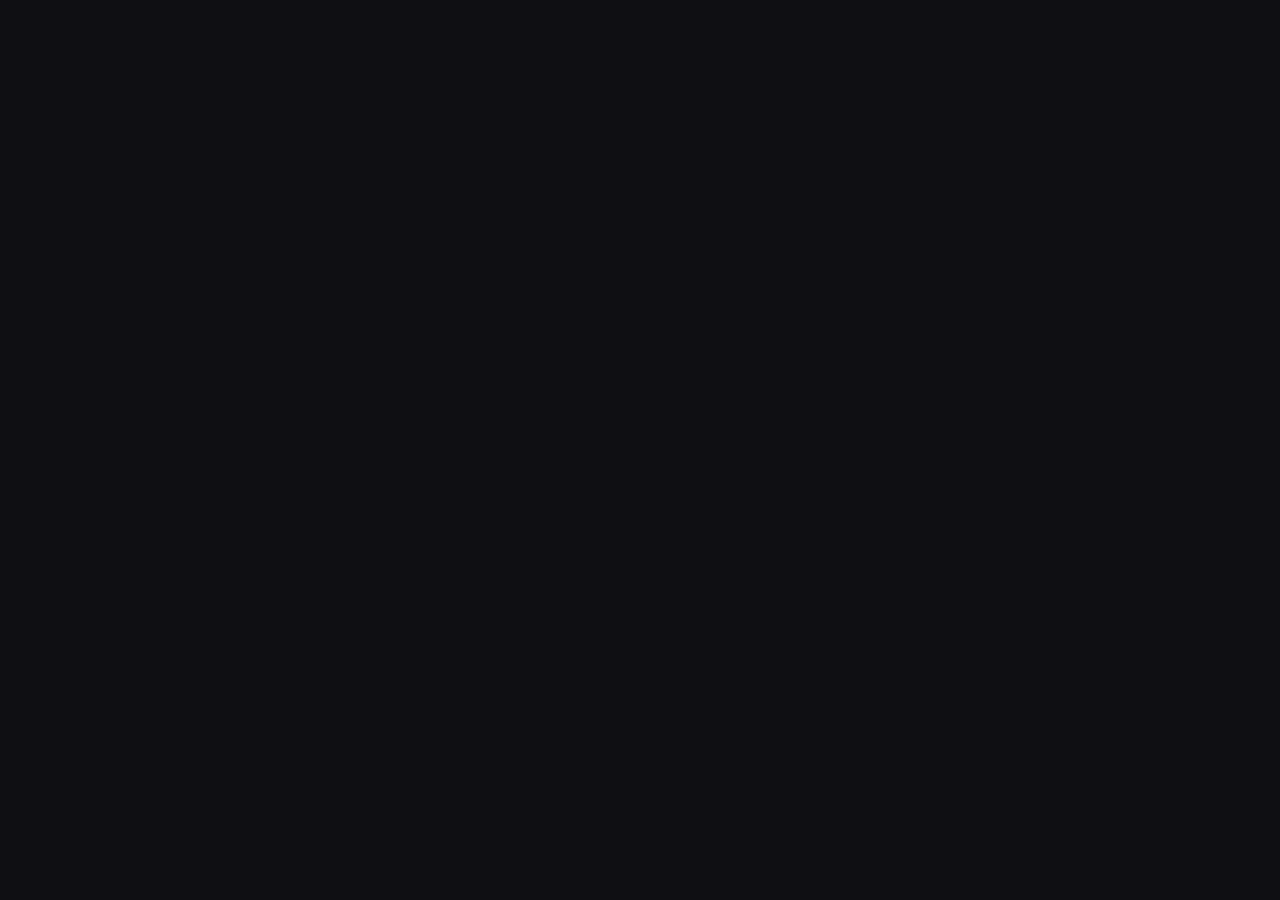
==== commit e3daa965: "chore: link styles and fonts to html" ====
--- a/expense_tracker.html
+++ b/expense_tracker.html
@@ -9,14 +9,5 @@
   <link rel="stylesheet" href="expense_tracker.css">
 </head>
 <body>
-  <div class="expense-container">
-    <div class="view-header">
-      <h2 class="view-title">Expense Tracker</h2>
-    </div>
-    <div class="expense-workspace">
-      <div class="expense-form-card card"></div>
-      <div class="ledger-card card"></div>
-    </div>
-  </div>
 </body>
 </html>
--- a/expense_tracker.css
+++ b/expense_tracker.css
@@ -30,20 +30,3 @@
   outline: none;
   transition: border-color 0.2s;
 }
-
-.card {
-  background-color: rgb(24, 24, 30);
-  border: 1px solid rgb(50, 50, 55);
-  border-radius: 12px;
-}
-.btn {
-  padding: 10px 20px;
-  border: none;
-  border-radius: 8px;
-  font-size: 0.9rem;
-  font-weight: 600;
-  cursor: pointer;
-  font-family: inherit;
-  transition: opacity 0.2s, transform 0.1s;
-}
-.btn-primary { background: linear-gradient(135deg, rgb(198, 90, 61), rgb(220, 120, 80)); color: white; }
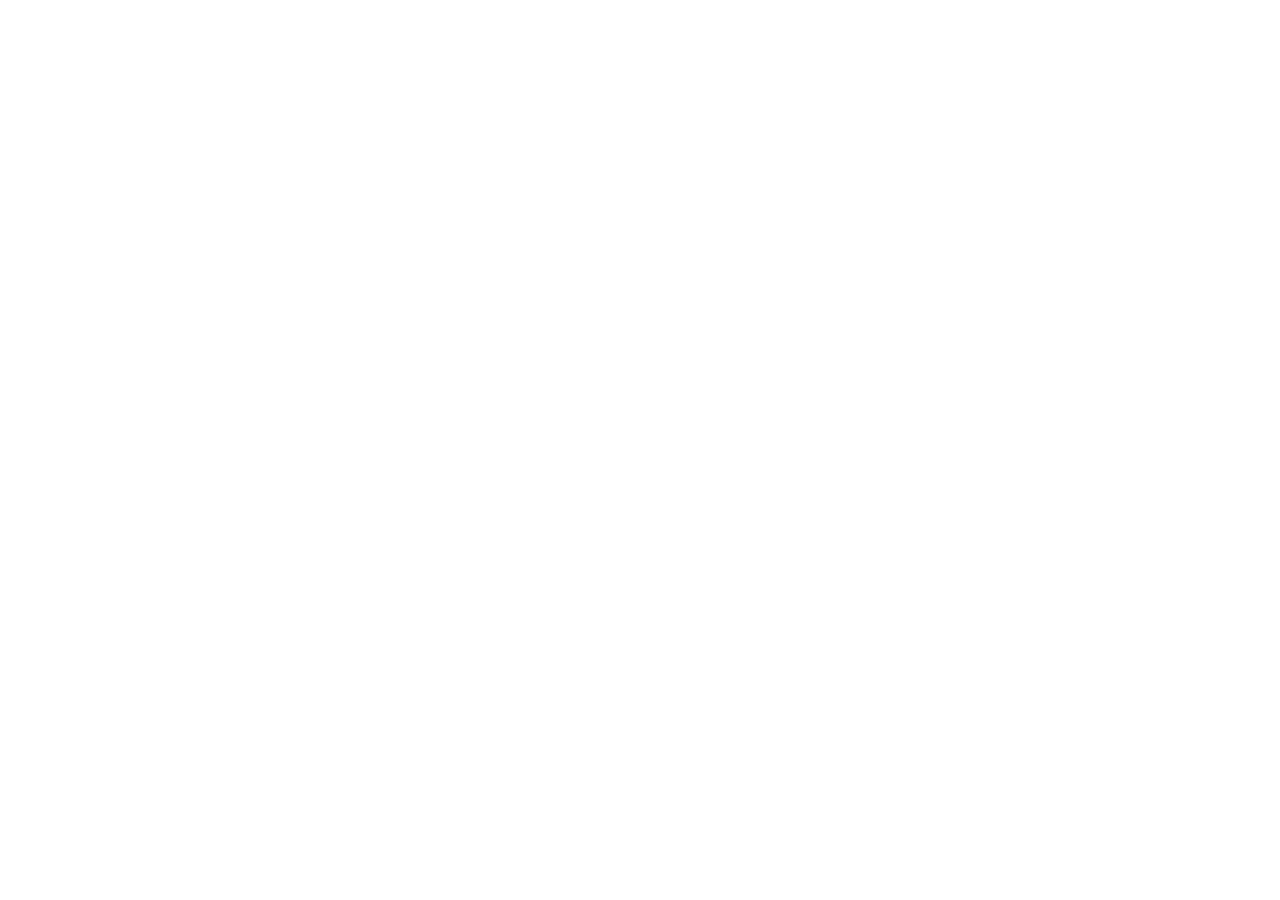
==== commit 1369652c: "feat: init basic html structure" ====
--- a/expense_tracker.html
+++ b/expense_tracker.html
@@ -4,9 +4,6 @@
   <meta charset="UTF-8">
   <meta name="viewport" content="width=device-width, initial-scale=1.0">
   <title>Expense Tracker - Vijay</title>
-  <meta name="description" content="Manage your revenue ledger and track business expenses in real-time.">
-  <link href="https://fonts.googleapis.com/css2?family=Inter:wght@400;600;700&display=swap" rel="stylesheet">
-  <link rel="stylesheet" href="expense_tracker.css">
 </head>
 <body>
 </body>
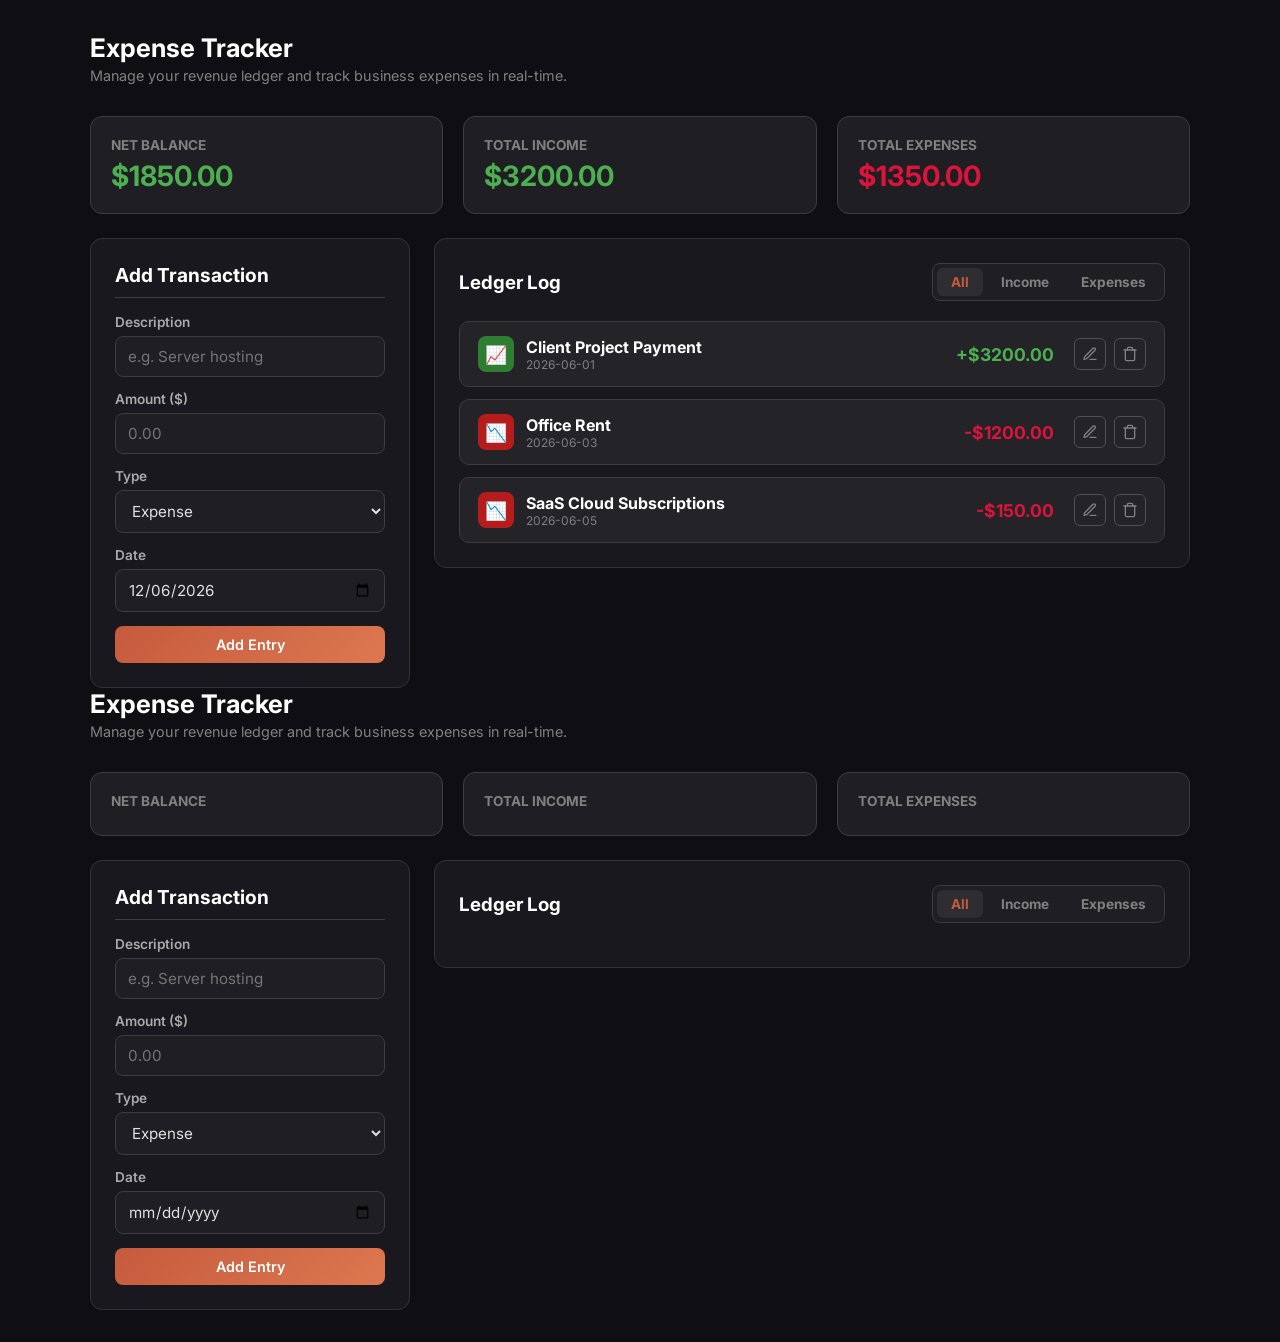
==== commit d06b7045: "Merge pull request #2 from CodeNova-Ayush/Branch-3 Branch 3" ====
--- a/expense_tracker.html
+++ b/expense_tracker.html
@@ -4,7 +4,489 @@
   <meta charset="UTF-8">
   <meta name="viewport" content="width=device-width, initial-scale=1.0">
   <title>Expense Tracker - Vijay</title>
+  <meta name="description" content="Manage your revenue ledger and track business expenses in real-time.">
+  <link href="https://fonts.googleapis.com/css2?family=Inter:wght@400;600;700&display=swap" rel="stylesheet">
+  <link rel="stylesheet" href="expense_tracker.css">
 </head>
 <body>
+  <div class="expense-container">
+    <div class="view-header">
+      <h2 class="view-title">Expense Tracker</h2>
+      <p class="view-desc">Manage your revenue ledger and track business expenses in real-time.</p>
+    </div>
+
+    <div class="expense-summary-row">
+      <div class="summary-card">
+        <span class="summary-label">Net Balance</span>
+        <span id="exp-total-balance" class="summary-val"></span>
+      </div>
+      <div class="summary-card">
+        <span class="summary-label">Total Income</span>
+        <span id="exp-total-income" class="summary-val positive"></span>
+      </div>
+      <div class="summary-card">
+        <span class="summary-label">Total Expenses</span>
+        <span id="exp-total-expense" class="summary-val negative"></span>
+      </div>
+    </div>
+
+    <div class="expense-workspace">
+      <div class="expense-form-card card">
+        <h3 id="form-heading" class="expense-form-title">Add Transaction</h3>
+        <form id="expense-form" novalidate>
+          <div class="form-group">
+            <label for="exp-desc" class="form-label">Description</label>
+            <input type="text" id="exp-desc" class="form-input" placeholder="e.g. Server hosting">
+            <span id="exp-error-desc" class="form-error">Description is required.</span>
+          </div>
+          <div class="form-group">
+            <label for="exp-amount" class="form-label">Amount ($)</label>
+            <input type="number" id="exp-amount" class="form-input" placeholder="0.00" step="0.01">
+            <span id="exp-error-amount" class="form-error">Provide a valid amount (> 0).</span>
+          </div>
+          <div class="form-group">
+            <label for="exp-type" class="form-label">Type</label>
+            <select id="exp-type" class="form-select">
+              <option value="expense">Expense</option>
+              <option value="income">Income</option>
+            </select>
+          </div>
+          <div class="form-group">
+            <label for="exp-date" class="form-label">Date</label>
+            <input type="date" id="exp-date" class="form-input">
+            <span id="exp-error-date" class="form-error">Select a valid date.</span>
+          </div>
+          <div style="display: flex; gap: 8px;">
+            <button type="submit" id="exp-submit-btn" class="btn btn-primary" style="flex: 1;">Add Entry</button>
+            <button type="button" id="exp-cancel-btn" class="btn btn-secondary" style="display: none;">Cancel</button>
+          </div>
+        </form>
+      </div>
+
+      <div class="ledger-card card">
+        <div class="ledger-header">
+          <h3>Ledger Log</h3>
+          <div class="filter-tabs" id="ledger-filters">
+            <button class="filter-tab active" data-filter="all">All</button>
+            <button class="filter-tab" data-filter="income">Income</button>
+            <button class="filter-tab" data-filter="expense">Expenses</button>
+          </div>
+        </div>
+        <div class="ledger-list" id="ledger-items"></div>
+      </div>
+    </div>
+  </div>
+
+
+  <!-- JAVASCRIPT CODE -->
+  <script>
+    let entries = [];
+    let activeFilter = "all";
+    let editId = null;
+
+    let editSvg = '<svg xmlns="http://www.w3.org/2000/svg" width="16" height="16" fill="none" stroke="currentColor" stroke-width="2" stroke-linecap="round" stroke-linejoin="round" viewBox="0 0 24 24"><path d="M12 20h9M16.5 3.5a2.121 2.121 0 0 1 3 3L7 19l-4 1 1-4L16.5 3.5z"></path></svg>';
+    let deleteSvg = '<svg xmlns="http://www.w3.org/2000/svg" width="16" height="16" fill="none" stroke="currentColor" stroke-width="2" stroke-linecap="round" stroke-linejoin="round" viewBox="0 0 24 24"><polyline points="3 6 5 6 21 6"></polyline><path d="M19 6v14a2 2 0 0 1-2 2H7a2 2 0 0 1-2-2V6m3 0V4a2 2 0 0 1 2-2h4a2 2 0 0 1 2 2v2"></path></svg>';
+
+    // Initialize the app when DOM is ready
+    document.addEventListener("DOMContentLoaded", function() {
+      loadFromStorage();
+      calculateTotals();
+      showEntries();
+      setupForm();
+      setupFilters();
+      setupDefaultDate();
+    });
+
+    function saveToStorage() {
+      let json = JSON.stringify(entries);
+      localStorage.setItem("stackone_expenses", json);
+    }
+
+    function loadFromStorage() {
+      let saved = localStorage.getItem("stackone_expenses");
+      if (saved !== null) {
+        entries = JSON.parse(saved);
+      } else {
+        loadMockData();
+      }
+    }
+
+    function loadMockData() {
+      entries = [
+        { id: 1, description: "Client Project Payment", amount: 3200, type: "income", date: "2026-06-01" },
+        { id: 2, description: "Office Rent", amount: 1200, type: "expense", date: "2026-06-03" },
+        { id: 3, description: "SaaS Cloud Subscriptions", amount: 150, type: "expense", date: "2026-06-05" }
+      ];
+      saveToStorage();
+    }
+
+    function calculateTotals() {
+      let totalIncome = 0;
+      let totalExpense = 0;
+      entries.forEach(function(entry) {
+        let val = parseFloat(entry.amount);
+        if (entry.type === "income") {
+          totalIncome = totalIncome + val;
+        } else {
+          totalExpense = totalExpense + val;
+        }
+      });
+      updateTotalsDisplay(totalIncome, totalExpense);
+    }
+
+    function updateTotalsDisplay(totalIncome, totalExpense) {
+      let balance = totalIncome - totalExpense;
+      let balanceEl = document.querySelector("#exp-total-balance");
+      setText(balanceEl, "$" + balance.toFixed(2));
+      if (balanceEl !== null) {
+        updateBalanceClass(balanceEl, balance);
+      }
+      setText(document.querySelector("#exp-total-income"), "$" + totalIncome.toFixed(2));
+      setText(document.querySelector("#exp-total-expense"), "$" + totalExpense.toFixed(2));
+    }
+
+    function setText(element, value) {
+      if (element !== null) {
+        element.innerText = value;
+      }
+    }
+
+    function updateBalanceClass(balanceEl, balance) {
+      if (balance > 0) {
+        balanceEl.className = "summary-val positive";
+      } else if (balance < 0) {
+        balanceEl.className = "summary-val negative";
+      } else {
+        balanceEl.className = "summary-val neutral";
+      }
+    }
+
+    function showEntries() {
+      let list = document.querySelector("#ledger-items");
+      if (list === null) return;
+      let filtered = getFiltered();
+      if (filtered.length === 0) {
+        list.innerHTML = '<div class="empty-state"><div class="empty-state-icon">💰</div><p>No transactions found.</p></div>';
+        return;
+      }
+      list.innerHTML = "";
+      let form = document.querySelector("#expense-form");
+      filtered.forEach(function(entry) {
+        list.appendChild(createEntryElement(entry, form));
+      });
+    }
+
+    function getFiltered() {
+      let filtered = [];
+      entries.forEach(function(entry) {
+        if (activeFilter === "all" || entry.type === activeFilter) {
+          filtered.push(entry);
+        }
+      });
+      return filtered;
+    }
+
+    function createEntryElement(entry, form) {
+      let item = document.createElement("div");
+      item.className = "ledger-item";
+      item.appendChild(createEntryLeft(entry));
+      item.appendChild(createEntryRight(entry, form));
+      return item;
+    }
+
+    function createEntryLeft(entry) {
+      let left = document.createElement("div");
+      left.className = "ledger-item-left";
+      let icon = document.createElement("div");
+      icon.className = "ledger-item-icon " + entry.type;
+      icon.innerText = entry.type === "income" ? "📈" : "📉";
+      let info = document.createElement("div");
+      info.className = "ledger-item-info";
+      info.innerHTML = '<span class="ledger-item-desc">' + entry.description + '</span><span class="ledger-item-date">' + entry.date + '</span>';
+      left.appendChild(icon);
+      left.appendChild(info);
+      return left;
+    }
+
+    function createEntryRight(entry, form) {
+      let right = document.createElement("div");
+      right.className = "ledger-item-right";
+      let amount = document.createElement("span");
+      amount.className = "ledger-item-amount " + entry.type;
+      let sign = entry.type === "expense" ? "-" : "+";
+      amount.innerText = sign + "$" + parseFloat(entry.amount).toFixed(2);
+      let actions = createEntryActions(entry, form);
+      right.appendChild(amount);
+      right.appendChild(actions);
+      return right;
+    }
+
+    function createEntryActions(entry, form) {
+      let actions = document.createElement("div");
+      actions.className = "ledger-item-actions";
+      let editBtn = createBtn("edit", editSvg, function() {
+        editEntry(entry.id);
+      });
+      let deleteBtn = createBtn("delete", deleteSvg, function() {
+        deleteEntry(entry.id, form);
+      });
+      actions.appendChild(editBtn);
+      actions.appendChild(deleteBtn);
+      return actions;
+    }
+
+    function createBtn(className, svgHtml, clickHandler) {
+      let btn = document.createElement("button");
+      btn.className = "btn-icon " + className;
+      btn.innerHTML = svgHtml;
+      btn.addEventListener("click", clickHandler);
+      return btn;
+    }
+
+    function setupForm() {
+      let form = document.querySelector("#expense-form");
+      let cancelBtn = document.querySelector("#exp-cancel-btn");
+      form.addEventListener("submit", function(event) {
+        event.preventDefault();
+        handleSubmit(form);
+      });
+      cancelBtn.addEventListener("click", function() {
+        resetForm(form);
+      });
+    }
+
+    function handleSubmit(form) {
+      clearErrors();
+      if (isValid() === false) return;
+      saveEntry();
+      saveToStorage();
+      calculateTotals();
+      showEntries();
+      resetForm(form);
+    }
+
+    function isValid() {
+      let isDescValid = validateDesc();
+      let isAmtValid = validateAmt();
+      let isDateValid = validateDate();
+      return isDescValid && isAmtValid && isDateValid;
+    }
+
+    function clearErrors() {
+      let desc = document.querySelector("#exp-desc");
+      let amt = document.querySelector("#exp-amount");
+      let date = document.querySelector("#exp-date");
+      desc.classList.remove("input-invalid");
+      amt.classList.remove("input-invalid");
+      date.classList.remove("input-invalid");
+      document.querySelector("#exp-error-desc").style.display = "none";
+      document.querySelector("#exp-error-amount").style.display = "none";
+      document.querySelector("#exp-error-date").style.display = "none";
+    }
+
+    function validateDesc() {
+      let desc = document.querySelector("#exp-desc");
+      if (desc.value.trim() === "") {
+        desc.classList.add("input-invalid");
+        document.querySelector("#exp-error-desc").style.display = "block";
+        return false;
+      }
+      return true;
+    }
+
+    function validateAmt() {
+      let amt = document.querySelector("#exp-amount");
+      let val = parseFloat(amt.value);
+      if (isNaN(val) || val <= 0) {
+        amt.classList.add("input-invalid");
+        document.querySelector("#exp-error-amount").style.display = "block";
+        return false;
+      }
+      return true;
+    }
+
+    function validateDate() {
+      let date = document.querySelector("#exp-date");
+      if (date.value === "") {
+        date.classList.add("input-invalid");
+        document.querySelector("#exp-error-date").style.display = "block";
+        return false;
+      }
+      return true;
+    }
+
+    function saveEntry() {
+      let desc = document.querySelector("#exp-desc").value.trim();
+      let amt = parseFloat(document.querySelector("#exp-amount").value);
+      let type = document.querySelector("#exp-type").value;
+      let date = document.querySelector("#exp-date").value;
+      if (editId !== null) {
+        updateEntry(desc, amt, type, date);
+      } else {
+        entries.push({ id: Date.now(), description: desc, amount: amt, type: type, date: date });
+      }
+    }
+
+    function updateEntry(desc, amt, type, date) {
+      entries.forEach(function(entry) {
+        if (entry.id === editId) {
+          entry.description = desc;
+          entry.amount = amt;
+          entry.type = type;
+          entry.date = date;
+        }
+      });
+    }
+
+    function editEntry(id) {
+      editId = id;
+      let found = null;
+      entries.forEach(function(entry) {
+        if (entry.id === id) found = entry;
+      });
+      if (found !== null) {
+        populateForm(found);
+      }
+    }
+
+    function populateForm(entry) {
+      document.querySelector("#exp-desc").value = entry.description;
+      document.querySelector("#exp-amount").value = entry.amount;
+      document.querySelector("#exp-type").value = entry.type;
+      document.querySelector("#exp-date").value = entry.date;
+      document.querySelector("#exp-submit-btn").innerText = "Save Changes";
+      document.querySelector("#exp-cancel-btn").style.display = "block";
+      document.querySelector("#form-heading").innerText = "Edit Transaction";
+    }
+
+    function deleteEntry(id, form) {
+      let updated = [];
+      entries.forEach(function(entry) {
+        if (entry.id !== id) updated.push(entry);
+      });
+      entries = updated;
+      if (editId === id) resetForm(form);
+      saveToStorage();
+      calculateTotals();
+      showEntries();
+    }
+
+    function resetForm(form) {
+      form.reset();
+      editId = null;
+      document.querySelector("#exp-submit-btn").innerText = "Add Entry";
+      document.querySelector("#exp-cancel-btn").style.display = "none";
+      document.querySelector("#form-heading").innerText = "Add Transaction";
+      setupDefaultDate();
+    }
+
+    function setupDefaultDate() {
+      let dateInput = document.querySelector("#exp-date");
+      if (dateInput !== null) {
+        let today = new Date();
+        let year = today.getFullYear();
+        let month = today.getMonth() + 1;
+        let day = today.getDate();
+        if (month < 10) month = "0" + month;
+        if (day < 10) day = "0" + day;
+        dateInput.value = year + "-" + month + "-" + day;
+      }
+    }
+
+    function setupFilters() {
+      let filters = document.querySelector("#ledger-filters");
+      if (filters === null) return;
+      let tabs = filters.querySelectorAll(".filter-tab");
+      tabs.forEach(function(tab) {
+        tab.addEventListener("click", function() {
+          activeFilter = tab.getAttribute("data-filter");
+          clearTabs(filters);
+          tab.classList.add("active");
+          showEntries();
+        });
+      });
+    }
+
+    function clearTabs(filters) {
+      let tabs = filters.querySelectorAll(".filter-tab");
+      tabs.forEach(function(tab) {
+        tab.classList.remove("active");
+      });
+    }
+  </script>
 </body>
 </html>
+  <!-- EXPENSE TRACKER HTML (Vijay) -->
+
+  <div class="expense-container">
+    <div class="view-header">
+      <h2 class="view-title">Expense Tracker</h2>
+      <p class="view-desc">Manage your revenue ledger and track business expenses in real-time.</p>
+    </div>
+
+    <div class="expense-summary-row">
+      <div class="summary-card">
+        <span class="summary-label">Net Balance</span>
+        <span id="exp-total-balance" class="summary-val"></span>
+      </div>
+      <div class="summary-card">
+        <span class="summary-label">Total Income</span>
+        <span id="exp-total-income" class="summary-val positive"></span>
+      </div>
+      <div class="summary-card">
+        <span class="summary-label">Total Expenses</span>
+        <span id="exp-total-expense" class="summary-val negative"></span>
+      </div>
+    </div>
+
+    <div class="expense-workspace">
+      <div class="expense-form-card card">
+        <h3 id="form-heading" class="expense-form-title">Add Transaction</h3>
+        <form id="expense-form" novalidate>
+          <div class="form-group">
+            <label for="exp-desc" class="form-label">Description</label>
+            <input type="text" id="exp-desc" class="form-input" placeholder="e.g. Server hosting">
+            <span id="exp-error-desc" class="form-error">Description is required.</span>
+          </div>
+          <div class="form-group">
+            <label for="exp-amount" class="form-label">Amount ($)</label>
+            <input type="number" id="exp-amount" class="form-input" placeholder="0.00" step="0.01">
+            <span id="exp-error-amount" class="form-error">Provide a valid amount (> 0).</span>
+          </div>
+          <div class="form-group">
+            <label for="exp-type" class="form-label">Type</label>
+            <select id="exp-type" class="form-select">
+              <option value="expense">Expense</option>
+              <option value="income">Income</option>
+            </select>
+          </div>
+          <div class="form-group">
+            <label for="exp-date" class="form-label">Date</label>
+            <input type="date" id="exp-date" class="form-input">
+            <span id="exp-error-date" class="form-error">Select a valid date.</span>
+          </div>
+          <div style="display: flex; gap: 8px;">
+            <button type="submit" id="exp-submit-btn" class="btn btn-primary" style="flex: 1;">Add Entry</button>
+            <button type="button" id="exp-cancel-btn" class="btn btn-secondary" style="display: none;">Cancel</button>
+          </div>
+        </form>
+      </div>
+
+      <div class="ledger-card card">
+        <div class="ledger-header">
+          <h3>Ledger Log</h3>
+          <div class="filter-tabs" id="ledger-filters">
+            <button class="filter-tab active" data-filter="all">All</button>
+            <button class="filter-tab" data-filter="income">Income</button>
+            <button class="filter-tab" data-filter="expense">Expenses</button>
+          </div>
+        </div>
+        <div class="ledger-list" id="ledger-items"></div>
+      </div>
+    </div>
+  </div>
+
+
+  <script src="expense_tracker.js"></script>
+</body>
+</html>
--- a/expense_tracker.css
+++ b/expense_tracker.css
@@ -0,0 +1,226 @@
+    /* ===== RESET & BASE ===== */
+    *, *::before, *::after { box-sizing: border-box; margin: 0; padding: 0; }
+
+    body {
+      font-family: 'Inter', sans-serif;
+      background-color: #0f0f13;
+      color: #e0e0e0;
+      min-height: 100vh;
+      padding: 32px 24px;
+    }
+
+    /* ===== CARD BASE ===== */
+    .card {
+      background-color: rgb(24, 24, 30);
+      border: 1px solid rgb(50, 50, 55);
+      border-radius: 12px;
+    }
+
+    /* ===== FORM STYLES ===== */
+    .form-group { margin-bottom: 14px; }
+    .form-label {
+      display: block;
+      font-size: 0.85rem;
+      font-weight: 600;
+      color: #aaa;
+      margin-bottom: 6px;
+    }
+    .form-input, .form-select {
+      width: 100%;
+      padding: 10px 12px;
+      border: 1px solid rgb(60, 60, 65);
+      border-radius: 8px;
+      background-color: rgb(30, 30, 35);
+      color: #e0e0e0;
+      font-size: 0.95rem;
+      font-family: inherit;
+      outline: none;
+      transition: border-color 0.2s;
+    }
+    .form-input:focus, .form-select:focus {
+      border-color: rgb(198, 90, 61);
+    }
+    .form-input.input-invalid {
+      border-color: crimson;
+    }
+    .form-error {
+      display: none;
+      color: crimson;
+      font-size: 0.78rem;
+      margin-top: 4px;
+    }
+
+    /* ===== BUTTONS ===== */
+    .btn {
+      padding: 10px 20px;
+      border: none;
+      border-radius: 8px;
+      font-size: 0.9rem;
+      font-weight: 600;
+      cursor: pointer;
+      font-family: inherit;
+      transition: opacity 0.2s, transform 0.1s;
+    }
+    .btn:active { transform: scale(0.97); }
+    .btn-primary {
+      background: linear-gradient(135deg, rgb(198, 90, 61), rgb(220, 120, 80));
+      color: white;
+    }
+    .btn-primary:hover { opacity: 0.9; }
+    .btn-secondary {
+      background-color: rgb(50, 50, 55);
+      color: #ccc;
+    }
+    .btn-secondary:hover { background-color: rgb(65, 65, 70); }
+
+    /* ===== EMPTY STATE ===== */
+    .empty-state {
+      text-align: center;
+      padding: 40px 20px;
+      color: gray;
+    }
+    .empty-state-icon { font-size: 2.5rem; margin-bottom: 10px; }
+
+    /* ===== VIEW HEADER ===== */
+    .view-header { margin-bottom: 8px; }
+    .view-title { font-size: 1.6rem; font-weight: 700; color: #fff; }
+    .view-desc { font-size: 0.9rem; color: gray; margin-top: 4px; }
+
+
+    /* ===== EXPENSE TRACKER CSS ===== */
+
+    .expense-container {
+      display: flex;
+      flex-direction: column;
+      gap: 24px;
+      max-width: 1100px;
+      margin: 0 auto;
+    }
+    .expense-summary-row {
+      display: flex;
+      flex-wrap: wrap;
+      gap: 20px;
+    }
+    .summary-card {
+      border: 1px solid rgb(60, 60, 65);
+      border-radius: 12px;
+      padding: 20px;
+      display: flex;
+      flex-direction: column;
+      gap: 6px;
+      flex: 1;
+      min-width: 200px;
+      background-color: rgb(30, 30, 35);
+      transition: border-color 0.2s;
+    }
+    .summary-card:hover { border-color: rgb(198, 90, 61); }
+    .summary-label {
+      font-size: 0.85rem;
+      font-weight: bold;
+      color: gray;
+      text-transform: uppercase;
+    }
+    .summary-val { font-size: 1.75rem; font-weight: bold; }
+    .summary-val.positive { color: #4caf50; }
+    .summary-val.negative { color: crimson; }
+    .summary-val.neutral { color: white; }
+
+    .expense-workspace {
+      display: flex;
+      gap: 24px;
+      align-items: flex-start;
+    }
+    .expense-form-card { padding: 24px; width: 320px; min-width: 320px; }
+    .expense-form-title {
+      font-size: 1.2rem;
+      margin-bottom: 16px;
+      border-bottom: 1px solid rgb(60, 60, 65);
+      padding-bottom: 10px;
+      color: #fff;
+    }
+
+    .ledger-card { padding: 24px; flex: 1; }
+    .ledger-header {
+      display: flex;
+      justify-content: space-between;
+      align-items: center;
+      margin-bottom: 20px;
+      flex-wrap: wrap;
+      gap: 12px;
+    }
+    .ledger-header h3 { color: #fff; }
+    .filter-tabs {
+      display: flex;
+      border: 1px solid rgb(60, 60, 65);
+      border-radius: 8px;
+      padding: 4px;
+      gap: 4px;
+      background-color: rgb(30, 30, 35);
+    }
+    .filter-tab {
+      background: none;
+      border: none;
+      padding: 6px 14px;
+      font-size: 0.85rem;
+      font-weight: bold;
+      color: gray;
+      border-radius: 6px;
+      cursor: pointer;
+      font-family: inherit;
+      transition: all 0.2s;
+    }
+    .filter-tab:hover { color: rgb(198, 90, 61); }
+    .filter-tab.active { background-color: rgb(45, 45, 50); color: rgb(198, 90, 61); }
+
+    .ledger-list { display: flex; flex-direction: column; gap: 12px; }
+    .ledger-item {
+      display: flex;
+      align-items: center;
+      justify-content: space-between;
+      padding: 14px 18px;
+      border: 1px solid rgb(60, 60, 65);
+      border-radius: 10px;
+      background-color: rgb(35, 35, 40);
+      transition: border-color 0.2s;
+    }
+    .ledger-item:hover { border-color: rgb(198, 90, 61); }
+    .ledger-item-left { display: flex; align-items: center; gap: 12px; }
+    .ledger-item-icon {
+      width: 36px;
+      height: 36px;
+      border-radius: 8px;
+      display: flex;
+      align-items: center;
+      justify-content: center;
+      font-size: 1.1rem;
+    }
+    .ledger-item-icon.income { background-color: #2e7d32; color: white; }
+    .ledger-item-icon.expense { background-color: #b71c1c; color: white; }
+    .ledger-item-info { display: flex; flex-direction: column; }
+    .ledger-item-desc { font-weight: bold; color: white; }
+    .ledger-item-date { font-size: 0.75rem; color: gray; }
+    .ledger-item-right { display: flex; align-items: center; gap: 20px; }
+    .ledger-item-amount { font-weight: bold; font-size: 1.1rem; }
+    .ledger-item-amount.income { color: #4caf50; }
+    .ledger-item-amount.expense { color: crimson; }
+    .ledger-item-actions { display: flex; gap: 8px; }
+    .btn-icon {
+      background: none;
+      border: 1px solid rgb(80, 80, 80);
+      color: gray;
+      width: 32px;
+      height: 32px;
+      border-radius: 6px;
+      cursor: pointer;
+      display: flex;
+      align-items: center;
+      justify-content: center;
+      transition: all 0.2s;
+    }
+    .btn-icon:hover { border-color: rgb(198, 90, 61); color: rgb(198, 90, 61); }
+    .btn-icon.delete:hover { border-color: crimson; color: crimson; }
+
+    @media (max-width: 900px) {
+      .expense-workspace { flex-direction: column; }
+      .expense-form-card { width: 100%; min-width: auto; }
+    }
